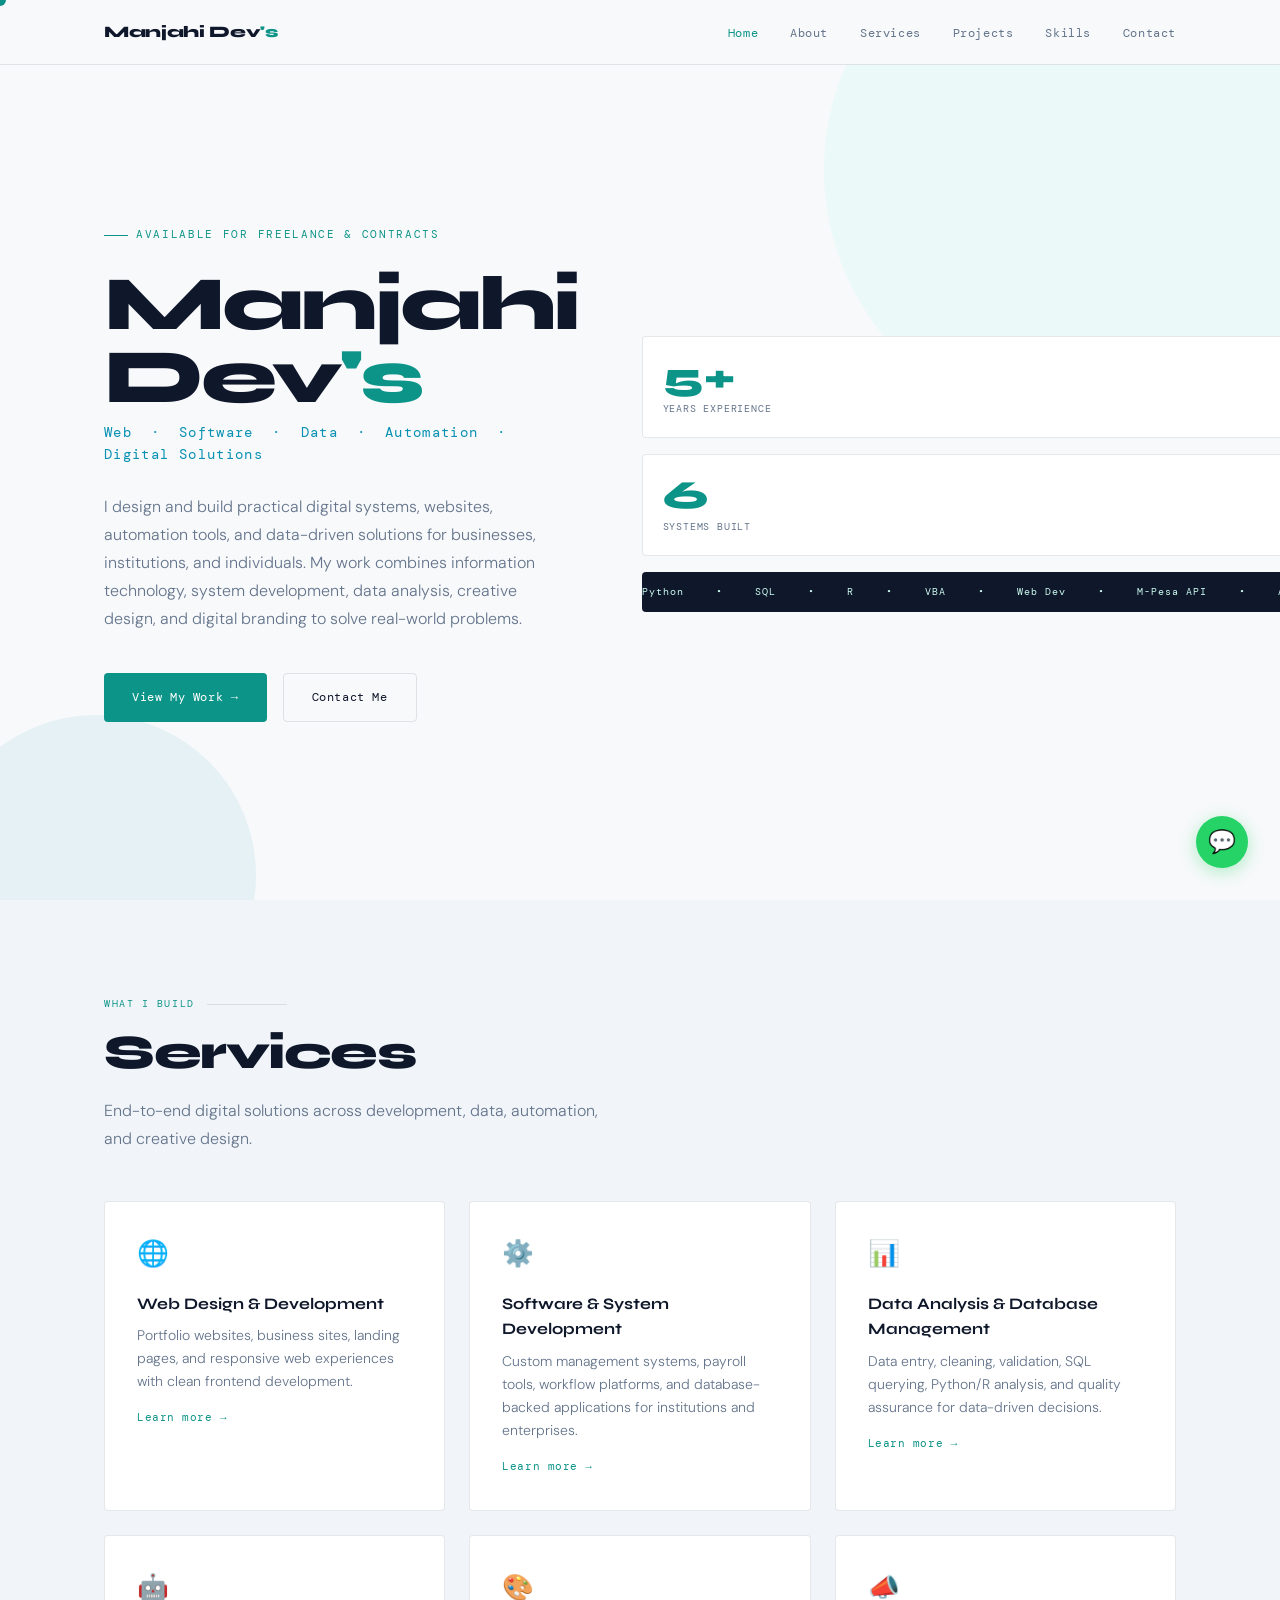
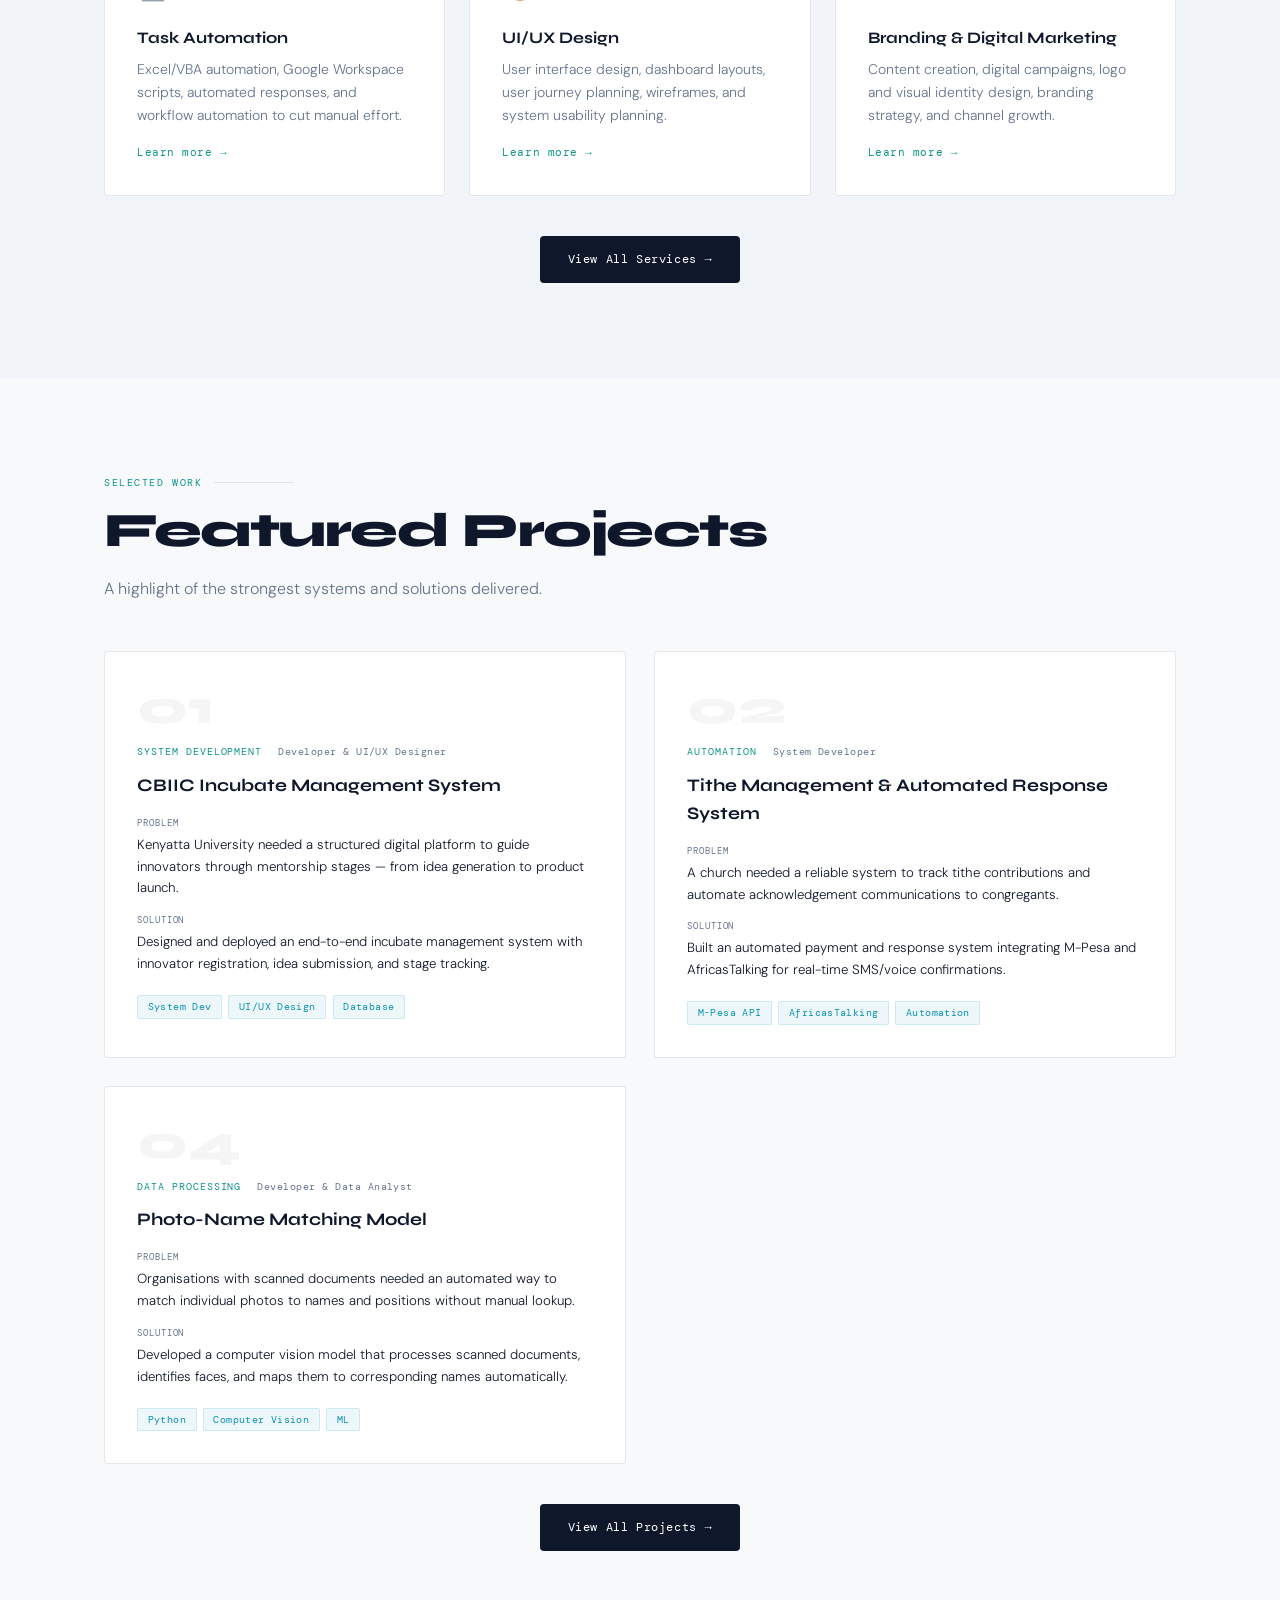
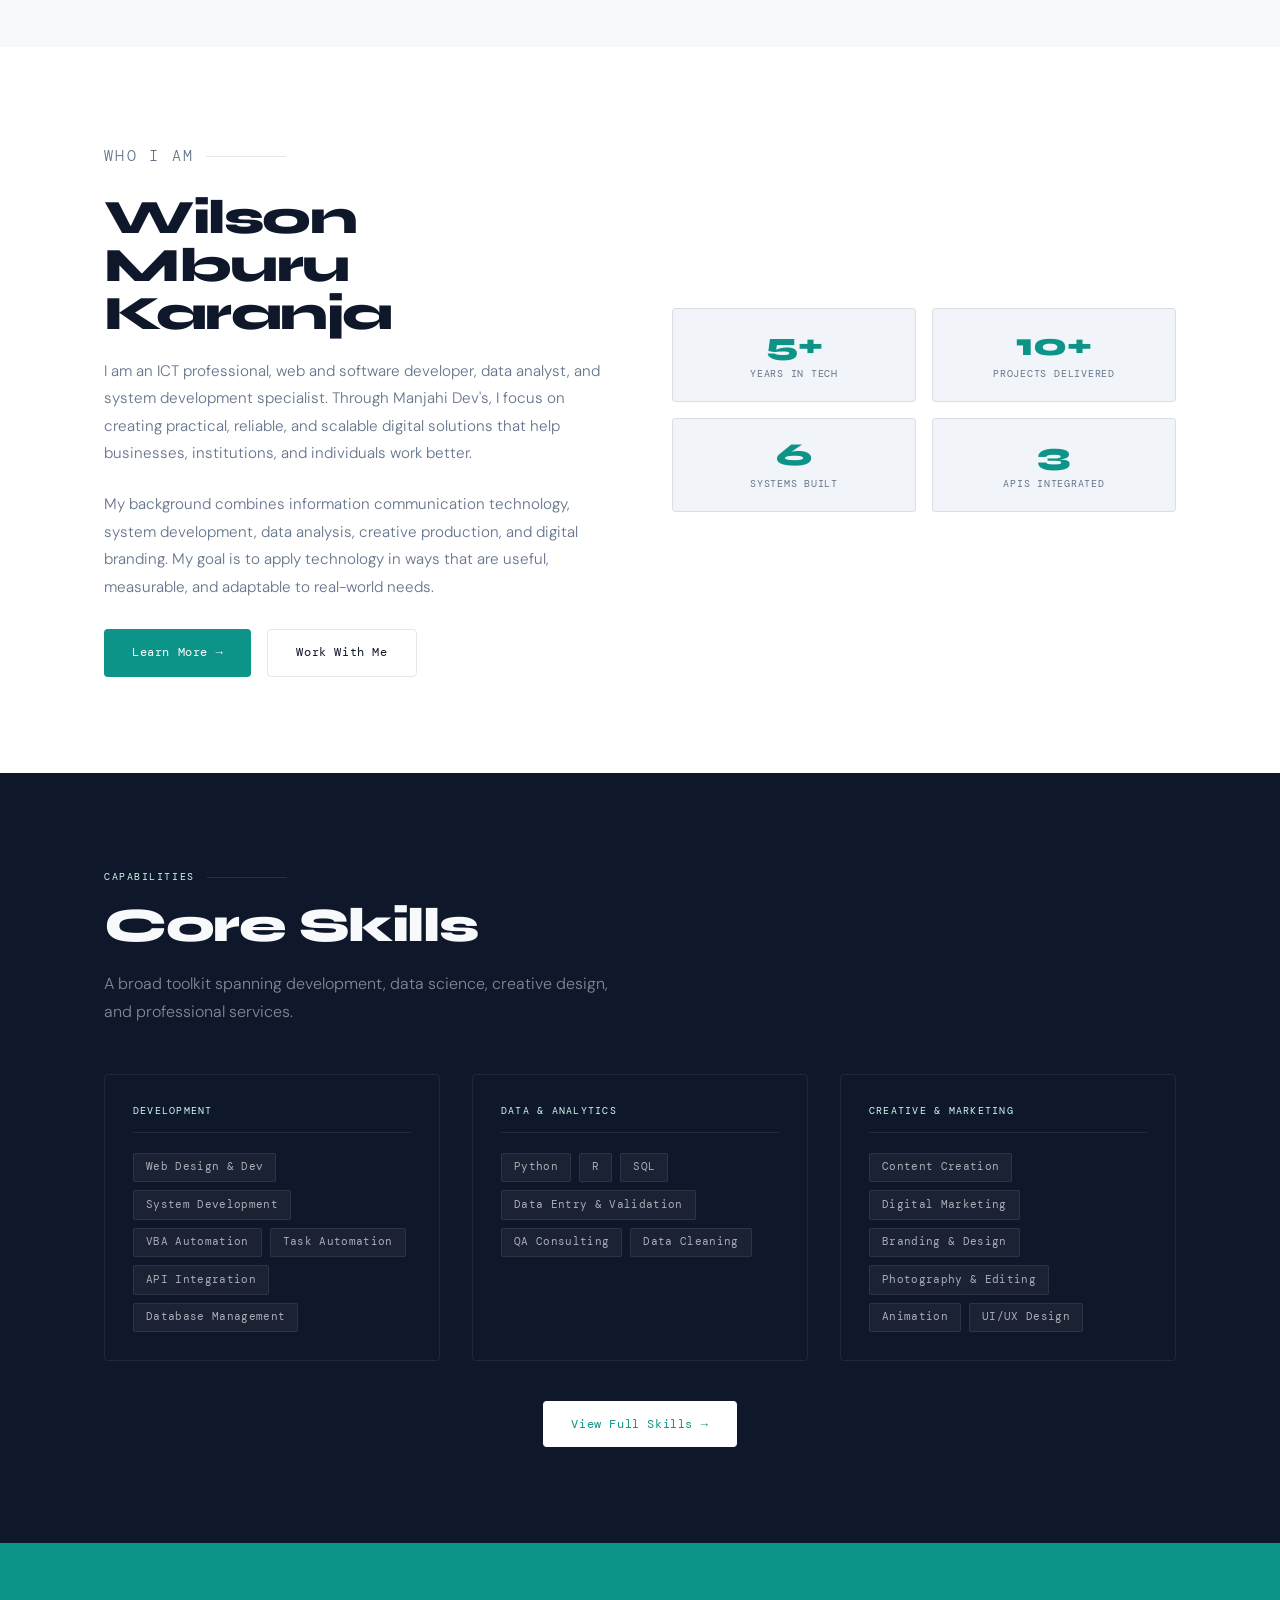
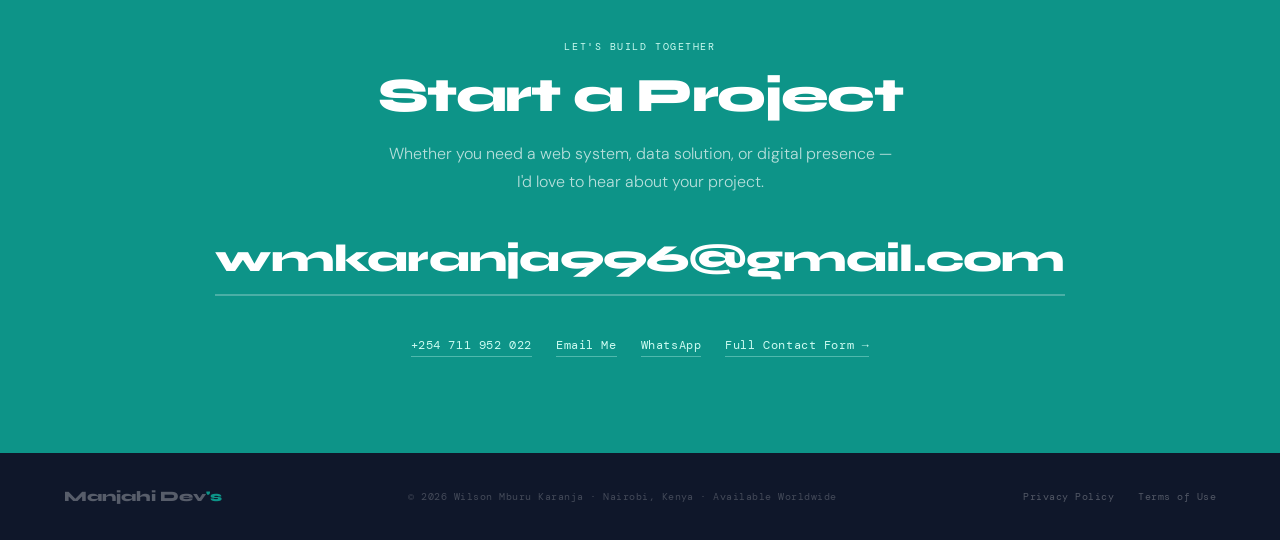
==== index.html @ 96e7ddf7 "this is a portfolio website(main) for Manjahi devs built from single HTML file to complete 10-page s" ====
<!DOCTYPE html>
<html lang="en">
<head>
  <meta charset="UTF-8" />
  <meta name="viewport" content="width=device-width, initial-scale=1.0" />
  <title>Manjahi Dev's | Web, Software, Data &amp; Digital Solutions</title>
  <meta name="description" content="Manjahi Dev's is the portfolio of Wilson Mburu Karanja — ICT professional offering web development, software systems, data analysis, automation, and digital branding solutions in Nairobi, Kenya." />
  <meta property="og:title" content="Manjahi Dev's | Web, Software, Data & Digital Solutions" />
  <meta property="og:description" content="Practical digital systems, websites, automation tools, and data-driven solutions for businesses and institutions." />
  <meta property="og:type" content="website" />
  <link rel="preconnect" href="https://fonts.googleapis.com" />
  <link rel="preconnect" href="https://fonts.gstatic.com" crossorigin />
  <link href="https://fonts.googleapis.com/css2?family=Syne:wght@400;500;600;700;800&family=DM+Mono:ital,wght@0,300;0,400;1,300&family=DM+Sans:wght@300;400;500&display=swap" rel="stylesheet" />
  <link rel="stylesheet" href="styles.css" />
</head>
<body>
<div class="cursor" id="cursor"></div>

<!-- ─── Nav ─── -->
<nav id="nav">
  <div class="nav-inner">
    <a href="index.html" class="nav-logo">Manjahi Dev<span>'s</span></a>
    <ul class="nav-links">
      <li><a href="index.html" class="active">Home</a></li>
      <li><a href="about.html">About</a></li>
      <li><a href="services.html">Services</a></li>
      <li><a href="projects.html">Projects</a></li>
      <li><a href="skills.html">Skills</a></li>
      <li><a href="contact.html">Contact</a></li>
    </ul>
    <button class="nav-hamburger" id="hamburger" aria-label="Toggle menu" aria-expanded="false">
      <span></span><span></span><span></span>
    </button>
  </div>
  <div class="nav-mobile" id="mobileNav">
    <a href="index.html">Home</a>
    <a href="about.html">About</a>
    <a href="services.html">Services</a>
    <a href="projects.html">Projects</a>
    <a href="skills.html">Skills</a>
    <a href="contact.html">Contact</a>
  </div>
</nav>

<!-- ─── Hero ─── -->
<section class="hero">
  <div class="hero-grid">
    <div class="hero-text">
      <p class="hero-tag">Available for freelance &amp; contracts</p>
      <h1>Manjahi<br>Dev<span class="brand-apos">'s</span></h1>
      <p class="hero-tagline">Web &nbsp;·&nbsp; Software &nbsp;·&nbsp; Data &nbsp;·&nbsp; Automation &nbsp;·&nbsp; Digital Solutions</p>
      <p class="hero-desc">
        I design and build practical digital systems, websites, automation tools, and
        data-driven solutions for businesses, institutions, and individuals. My work
        combines information technology, system development, data analysis, creative
        design, and digital branding to solve real-world problems.
      </p>
      <div class="hero-btns">
        <a href="projects.html" class="btn btn-primary">View My Work →</a>
        <a href="contact.html" class="btn btn-outline">Contact Me</a>
      </div>
    </div>

    <div class="hero-visual">
      <div class="stat-cards">
        <div class="stat-card">
          <div class="num">5+</div>
          <div class="lbl">Years experience</div>
        </div>
        <div class="stat-card">
          <div class="num">10+</div>
          <div class="lbl">Projects shipped</div>
        </div>
        <div class="stat-card">
          <div class="num">6</div>
          <div class="lbl">Systems built</div>
        </div>
        <div class="stat-card">
          <div class="num">2.5k</div>
          <div class="lbl">Weekly views driven</div>
        </div>
      </div>
      <div class="tech-scroll">
        <div class="tech-track" id="techTrack">
          <span class="tech-item">Python</span><span class="tech-item">•</span>
          <span class="tech-item">SQL</span><span class="tech-item">•</span>
          <span class="tech-item">R</span><span class="tech-item">•</span>
          <span class="tech-item">VBA</span><span class="tech-item">•</span>
          <span class="tech-item">Web Dev</span><span class="tech-item">•</span>
          <span class="tech-item">M-Pesa API</span><span class="tech-item">•</span>
          <span class="tech-item">AfricasTalking</span><span class="tech-item">•</span>
          <span class="tech-item">Data Analysis</span><span class="tech-item">•</span>
          <span class="tech-item">UI/UX Design</span><span class="tech-item">•</span>
          <span class="tech-item">Digital Marketing</span><span class="tech-item">•</span>
          <!-- duplicate for seamless loop -->
          <span class="tech-item">Python</span><span class="tech-item">•</span>
          <span class="tech-item">SQL</span><span class="tech-item">•</span>
          <span class="tech-item">R</span><span class="tech-item">•</span>
          <span class="tech-item">VBA</span><span class="tech-item">•</span>
          <span class="tech-item">Web Dev</span><span class="tech-item">•</span>
          <span class="tech-item">M-Pesa API</span><span class="tech-item">•</span>
          <span class="tech-item">AfricasTalking</span><span class="tech-item">•</span>
          <span class="tech-item">Data Analysis</span><span class="tech-item">•</span>
          <span class="tech-item">UI/UX Design</span><span class="tech-item">•</span>
          <span class="tech-item">Digital Marketing</span><span class="tech-item">•</span>
        </div>
      </div>
    </div>
  </div>
</section>

<!-- ─── Services Preview ─── -->
<section class="services-preview">
  <div class="section-inner">
    <p class="section-label">What I build</p>
    <h2 class="section-title">Services</h2>
    <p class="section-sub">End-to-end digital solutions across development, data, automation, and creative design.</p>
    <div class="services-grid">
      <div class="service-card fade-up">
        <span class="service-icon">🌐</span>
        <h3>Web Design &amp; Development</h3>
        <p>Portfolio websites, business sites, landing pages, and responsive web experiences with clean frontend development.</p>
        <a href="services.html#web" class="card-link">Learn more →</a>
      </div>
      <div class="service-card fade-up">
        <span class="service-icon">⚙️</span>
        <h3>Software &amp; System Development</h3>
        <p>Custom management systems, payroll tools, workflow platforms, and database-backed applications for institutions and enterprises.</p>
        <a href="services.html#systems" class="card-link">Learn more →</a>
      </div>
      <div class="service-card fade-up">
        <span class="service-icon">📊</span>
        <h3>Data Analysis &amp; Database Management</h3>
        <p>Data entry, cleaning, validation, SQL querying, Python/R analysis, and quality assurance for data-driven decisions.</p>
        <a href="services.html#data" class="card-link">Learn more →</a>
      </div>
      <div class="service-card fade-up">
        <span class="service-icon">🤖</span>
        <h3>Task Automation</h3>
        <p>Excel/VBA automation, Google Workspace scripts, automated responses, and workflow automation to cut manual effort.</p>
        <a href="services.html#automation" class="card-link">Learn more →</a>
      </div>
      <div class="service-card fade-up">
        <span class="service-icon">🎨</span>
        <h3>UI/UX Design</h3>
        <p>User interface design, dashboard layouts, user journey planning, wireframes, and system usability planning.</p>
        <a href="services.html#uiux" class="card-link">Learn more →</a>
      </div>
      <div class="service-card fade-up">
        <span class="service-icon">📣</span>
        <h3>Branding &amp; Digital Marketing</h3>
        <p>Content creation, digital campaigns, logo and visual identity design, branding strategy, and channel growth.</p>
        <a href="services.html#branding" class="card-link">Learn more →</a>
      </div>
    </div>
    <div style="margin-top:2.5rem;text-align:center;">
      <a href="services.html" class="btn btn-dark">View All Services →</a>
    </div>
  </div>
</section>

<!-- ─── Featured Projects ─── -->
<section style="background:var(--bg);">
  <div class="section-inner">
    <p class="section-label">Selected work</p>
    <h2 class="section-title">Featured Projects</h2>
    <p class="section-sub">A highlight of the strongest systems and solutions delivered.</p>
    <div class="projects-grid">
      <div class="project-card fade-up">
        <div class="project-num">01</div>
        <div class="project-meta">
          <span class="project-category">System Development</span>
          <span class="project-role">Developer &amp; UI/UX Designer</span>
        </div>
        <p class="project-title">CBIIC Incubate Management System</p>
        <div class="project-detail">
          <p class="project-detail-label">Problem</p>
          <p class="project-detail-text">Kenyatta University needed a structured digital platform to guide innovators through mentorship stages — from idea generation to product launch.</p>
        </div>
        <div class="project-detail">
          <p class="project-detail-label">Solution</p>
          <p class="project-detail-text">Designed and deployed an end-to-end incubate management system with innovator registration, idea submission, and stage tracking.</p>
        </div>
        <div class="project-tags">
          <span class="project-tag">System Dev</span>
          <span class="project-tag">UI/UX Design</span>
          <span class="project-tag">Database</span>
        </div>
      </div>
      <div class="project-card fade-up">
        <div class="project-num">02</div>
        <div class="project-meta">
          <span class="project-category">Automation</span>
          <span class="project-role">System Developer</span>
        </div>
        <p class="project-title">Tithe Management &amp; Automated Response System</p>
        <div class="project-detail">
          <p class="project-detail-label">Problem</p>
          <p class="project-detail-text">A church needed a reliable system to track tithe contributions and automate acknowledgement communications to congregants.</p>
        </div>
        <div class="project-detail">
          <p class="project-detail-label">Solution</p>
          <p class="project-detail-text">Built an automated payment and response system integrating M-Pesa and AfricasTalking for real-time SMS/voice confirmations.</p>
        </div>
        <div class="project-tags">
          <span class="project-tag">M-Pesa API</span>
          <span class="project-tag">AfricasTalking</span>
          <span class="project-tag">Automation</span>
        </div>
      </div>
      <div class="project-card fade-up">
        <div class="project-num">04</div>
        <div class="project-meta">
          <span class="project-category">Data Processing</span>
          <span class="project-role">Developer &amp; Data Analyst</span>
        </div>
        <p class="project-title">Photo-Name Matching Model</p>
        <div class="project-detail">
          <p class="project-detail-label">Problem</p>
          <p class="project-detail-text">Organisations with scanned documents needed an automated way to match individual photos to names and positions without manual lookup.</p>
        </div>
        <div class="project-detail">
          <p class="project-detail-label">Solution</p>
          <p class="project-detail-text">Developed a computer vision model that processes scanned documents, identifies faces, and maps them to corresponding names automatically.</p>
        </div>
        <div class="project-tags">
          <span class="project-tag">Python</span>
          <span class="project-tag">Computer Vision</span>
          <span class="project-tag">ML</span>
        </div>
      </div>
    </div>
    <div style="margin-top:2.5rem;text-align:center;">
      <a href="projects.html" class="btn btn-dark">View All Projects →</a>
    </div>
  </div>
</section>

<!-- ─── About Preview ─── -->
<section class="about-preview">
  <div class="section-inner">
    <div class="about-preview-grid">
      <div class="about-preview-text fade-up">
        <p class="section-label">Who I am</p>
        <h2 class="section-title">Wilson Mburu Karanja</h2>
        <p>I am an ICT professional, web and software developer, data analyst, and system development specialist. Through Manjahi Dev's, I focus on creating practical, reliable, and scalable digital solutions that help businesses, institutions, and individuals work better.</p>
        <p>My background combines information communication technology, system development, data analysis, creative production, and digital branding. My goal is to apply technology in ways that are useful, measurable, and adaptable to real-world needs.</p>
        <div style="margin-top:1.75rem;display:flex;gap:1rem;flex-wrap:wrap;">
          <a href="about.html" class="btn btn-primary">Learn More →</a>
          <a href="contact.html" class="btn btn-outline">Work With Me</a>
        </div>
      </div>
      <div class="about-stats fade-up">
        <div class="about-stat">
          <div class="num">5+</div>
          <div class="lbl">Years in Tech</div>
        </div>
        <div class="about-stat">
          <div class="num">10+</div>
          <div class="lbl">Projects Delivered</div>
        </div>
        <div class="about-stat">
          <div class="num">6</div>
          <div class="lbl">Systems Built</div>
        </div>
        <div class="about-stat">
          <div class="num">3</div>
          <div class="lbl">APIs Integrated</div>
        </div>
      </div>
    </div>
  </div>
</section>

<!-- ─── Skills Snapshot ─── -->
<section class="skills-dark">
  <div class="section-inner">
    <p class="section-label">Capabilities</p>
    <h2 class="section-title">Core Skills</h2>
    <p class="section-sub">A broad toolkit spanning development, data science, creative design, and professional services.</p>
    <div class="skills-layout">
      <div class="skill-group fade-up">
        <p class="skill-group-title">Development</p>
        <div class="skill-tags">
          <span class="skill-tag">Web Design &amp; Dev</span>
          <span class="skill-tag">System Development</span>
          <span class="skill-tag">VBA Automation</span>
          <span class="skill-tag">Task Automation</span>
          <span class="skill-tag">API Integration</span>
          <span class="skill-tag">Database Management</span>
        </div>
      </div>
      <div class="skill-group fade-up">
        <p class="skill-group-title">Data &amp; Analytics</p>
        <div class="skill-tags">
          <span class="skill-tag">Python</span>
          <span class="skill-tag">R</span>
          <span class="skill-tag">SQL</span>
          <span class="skill-tag">Data Entry &amp; Validation</span>
          <span class="skill-tag">QA Consulting</span>
          <span class="skill-tag">Data Cleaning</span>
        </div>
      </div>
      <div class="skill-group fade-up">
        <p class="skill-group-title">Creative &amp; Marketing</p>
        <div class="skill-tags">
          <span class="skill-tag">Content Creation</span>
          <span class="skill-tag">Digital Marketing</span>
          <span class="skill-tag">Branding &amp; Design</span>
          <span class="skill-tag">Photography &amp; Editing</span>
          <span class="skill-tag">Animation</span>
          <span class="skill-tag">UI/UX Design</span>
        </div>
      </div>
    </div>
    <div style="margin-top:2.5rem;text-align:center;">
      <a href="skills.html" class="btn btn-white">View Full Skills →</a>
    </div>
  </div>
</section>

<!-- ─── Contact CTA ─── -->
<section class="contact-cta">
  <div class="section-inner">
    <p class="section-label">Let's build together</p>
    <h2 class="section-title">Start a Project</h2>
    <p class="section-sub">Whether you need a web system, data solution, or digital presence — I'd love to hear about your project.</p>
    <a class="contact-email-link" href="mailto:wmkaranja996@gmail.com">wmkaranja996@gmail.com</a>
    <div class="contact-quick-links">
      <a class="contact-quick-link" href="tel:+254711952022">+254 711 952 022</a>
      <a class="contact-quick-link" href="mailto:wmkaranja996@gmail.com">Email Me</a>
      <a class="contact-quick-link" href="https://wa.me/254711952022" target="_blank" rel="noopener">WhatsApp</a>
      <a class="contact-quick-link" href="contact.html">Full Contact Form →</a>
    </div>
  </div>
</section>

<!-- ─── Footer ─── -->
<footer>
  <span class="footer-logo">Manjahi Dev<span>'s</span></span>
  <span class="footer-copy">© 2026 Wilson Mburu Karanja · Nairobi, Kenya · Available Worldwide</span>
  <div class="footer-links">
    <a href="privacy-policy.html">Privacy Policy</a>
    <a href="terms.html">Terms of Use</a>
  </div>
</footer>

<!-- WhatsApp float -->
<a href="https://wa.me/254711952022" class="whatsapp-float" target="_blank" rel="noopener" aria-label="Chat on WhatsApp" title="Chat on WhatsApp">💬</a>

<script src="script.js"></script>
</body>
</html>
---- styles.css ----
/* MANJAHI DEV'S — Global Stylesheet
   ───────────────────────────────────── */

*, *::before, *::after { box-sizing: border-box; margin: 0; padding: 0; }

:root {
  --bg:          #f8f9fb;
  --bg-alt:      #f1f5f9;
  --dark:        #0f172a;
  --navy:        #1e293b;
  --teal:        #0d9488;
  --teal-h:      #0f766e;
  --teal-2:      #0891b2;
  --teal-light:  #ccfbf1;
  --ink:         #0f172a;
  --muted:       #64748b;
  --border:      rgba(15,23,42,.1);
  --card:        #ffffff;
  --display:     'Syne', sans-serif;
  --body:        'DM Sans', sans-serif;
  --mono:        'DM Mono', monospace;
  --radius:      4px;
  --max-w:       1200px;
  --pad:         clamp(1.25rem, 5vw, 4rem);
}

html { scroll-behavior: smooth; }

body {
  font-family: var(--body);
  background: var(--bg);
  color: var(--ink);
  overflow-x: hidden;
  cursor: none;
  font-size: 16px;
  line-height: 1.6;
}

img { max-width: 100%; display: block; }
a { text-decoration: none; color: inherit; }
ul { list-style: none; }

.container {
  max-width: var(--max-w);
  margin: 0 auto;
  padding: 0 var(--pad);
}

/* ─── Custom cursor ─── */
.cursor {
  position: fixed;
  width: 12px; height: 12px;
  background: var(--teal);
  border-radius: 50%;
  pointer-events: none;
  z-index: 9999;
  transform: translate(-50%,-50%);
  transition: transform .1s, width .2s, height .2s, background .2s;
  mix-blend-mode: multiply;
}
.cursor.big { width: 48px; height: 48px; background: var(--teal-light); }

/* ─── Navigation ─── */
nav {
  position: fixed; top: 0; left: 0; right: 0;
  z-index: 100;
  background: rgba(248,249,251,.93);
  backdrop-filter: blur(12px);
  border-bottom: 1px solid var(--border);
}
.nav-inner {
  max-width: var(--max-w);
  margin: 0 auto;
  padding: 0 var(--pad);
  height: 64px;
  display: flex;
  align-items: center;
  justify-content: space-between;
}
.nav-logo {
  font-family: var(--display);
  font-weight: 800;
  font-size: 1rem;
  color: var(--dark);
  letter-spacing: -.02em;
  cursor: none;
}
.nav-logo span { color: var(--teal); }
.nav-links { display: flex; gap: 2rem; }
.nav-links a {
  font-family: var(--mono);
  font-size: .73rem;
  color: var(--muted);
  letter-spacing: .05em;
  transition: color .2s;
  cursor: none;
}
.nav-links a:hover,
.nav-links a.active { color: var(--teal); }

.nav-hamburger {
  display: none;
  flex-direction: column;
  gap: 5px;
  cursor: none;
  background: none;
  border: none;
  padding: 4px;
}
.nav-hamburger span {
  display: block;
  width: 22px; height: 2px;
  background: var(--ink);
  border-radius: 2px;
  transition: all .25s;
}
.nav-mobile {
  display: none;
  flex-direction: column;
  background: var(--bg);
  border-bottom: 1px solid var(--border);
  padding: 1rem var(--pad) 1.5rem;
}
.nav-mobile.open { display: flex; }
.nav-mobile a {
  font-family: var(--mono);
  font-size: .8rem;
  color: var(--muted);
  padding: .6rem 0;
  border-bottom: 1px solid var(--border);
  letter-spacing: .05em;
  transition: color .2s;
}
.nav-mobile a:last-child { border-bottom: none; }
.nav-mobile a:hover,
.nav-mobile a.active { color: var(--teal); }

/* ─── Buttons ─── */
.btn {
  display: inline-flex;
  align-items: center;
  gap: .5rem;
  padding: .85rem 1.75rem;
  font-family: var(--mono);
  font-size: .75rem;
  letter-spacing: .05em;
  border-radius: var(--radius);
  transition: all .2s;
  cursor: none;
  border: none;
  font-weight: 400;
}
.btn-primary { background: var(--teal); color: #fff; }
.btn-primary:hover { background: var(--teal-h); transform: translateY(-2px); }
.btn-outline { background: transparent; color: var(--ink); border: 1px solid var(--border); }
.btn-outline:hover { border-color: var(--teal); color: var(--teal); transform: translateY(-2px); }
.btn-dark { background: var(--dark); color: #fff; }
.btn-dark:hover { background: var(--navy); transform: translateY(-2px); }
.btn-white { background: #fff; color: var(--teal); }
.btn-white:hover { background: var(--teal-light); transform: translateY(-2px); }
.btn-whatsapp { background: #25d366; color: #fff; }
.btn-whatsapp:hover { background: #1fba59; transform: translateY(-2px); }
.btn-full { width: 100%; justify-content: center; }

/* ─── Section commons ─── */
section { padding: 6rem 0; }
.section-inner {
  max-width: var(--max-w);
  margin: 0 auto;
  padding: 0 var(--pad);
}
.section-label {
  font-family: var(--mono);
  font-size: .65rem;
  color: var(--teal);
  letter-spacing: .15em;
  text-transform: uppercase;
  margin-bottom: 1rem;
  display: flex;
  align-items: center;
  gap: .75rem;
}
.section-label::after {
  content: '';
  flex: 1;
  height: 1px;
  background: var(--border);
  max-width: 80px;
}
.section-title {
  font-family: var(--display);
  font-size: clamp(2rem, 4vw, 3rem);
  font-weight: 800;
  letter-spacing: -.03em;
  line-height: 1;
  margin-bottom: 1.25rem;
  color: var(--ink);
}
.section-sub {
  font-size: 1rem;
  color: var(--muted);
  line-height: 1.75;
  font-weight: 300;
  max-width: 520px;
  margin-bottom: 3rem;
}

/* ─── Page hero (inner pages) ─── */
.page-hero {
  background: var(--dark);
  padding: 8rem 0 5rem;
  color: #fff;
}
.page-hero .section-label { color: var(--teal-light); }
.page-hero .section-label::after { background: rgba(255,255,255,.1); }
.page-hero .section-title { color: #fff; }
.page-hero .section-sub { color: rgba(255,255,255,.55); max-width: 560px; }

/* ─── Homepage Hero ─── */
.hero {
  min-height: 100vh;
  display: flex;
  align-items: center;
  padding: 7rem 0 4rem;
  position: relative;
  overflow: hidden;
}
.hero::before {
  content: '';
  position: absolute;
  top: -10%; right: -5%;
  width: 520px; height: 520px;
  border-radius: 50%;
  background: var(--teal-light);
  opacity: .3;
  z-index: 0;
}
.hero::after {
  content: '';
  position: absolute;
  bottom: -15%; left: -5%;
  width: 320px; height: 320px;
  border-radius: 50%;
  background: rgba(8,145,178,.08);
  z-index: 0;
}
.hero-grid {
  max-width: var(--max-w);
  margin: 0 auto;
  padding: 0 var(--pad);
  display: grid;
  grid-template-columns: 1.1fr 0.9fr;
  gap: 4rem;
  align-items: center;
  position: relative;
  z-index: 1;
}
.hero-tag {
  font-family: var(--mono);
  font-size: .7rem;
  letter-spacing: .15em;
  color: var(--teal);
  text-transform: uppercase;
  margin-bottom: 1.5rem;
  display: flex;
  align-items: center;
  gap: .5rem;
}
.hero-tag::before {
  content: '';
  display: inline-block;
  width: 24px; height: 1px;
  background: var(--teal);
}
.hero h1 {
  font-family: var(--display);
  font-size: clamp(3.5rem, 6vw, 5.5rem);
  font-weight: 800;
  line-height: .95;
  letter-spacing: -.04em;
  color: var(--ink);
  margin-bottom: .5rem;
}
.hero h1 .brand-apos { color: var(--teal); }
.hero-tagline {
  font-family: var(--mono);
  font-size: clamp(.72rem, 1.1vw, .85rem);
  color: var(--teal-2);
  letter-spacing: .1em;
  margin-bottom: 1.75rem;
}
.hero-desc {
  font-size: 1rem;
  color: var(--muted);
  line-height: 1.75;
  max-width: 460px;
  margin-bottom: 2.5rem;
  font-weight: 300;
}
.hero-btns { display: flex; gap: 1rem; flex-wrap: wrap; }

/* Hero visual */
.hero-visual { display: flex; flex-direction: column; gap: 1rem; }
.stat-cards { display: grid; grid-template-columns: 1fr 1fr; gap: 1rem; }
.stat-card {
  background: var(--card);
  border: 1px solid var(--border);
  border-radius: var(--radius);
  padding: 1.25rem;
}
.stat-card .num {
  font-family: var(--display);
  font-size: 2.5rem;
  font-weight: 800;
  color: var(--teal);
  line-height: 1;
}
.stat-card .lbl {
  font-family: var(--mono);
  font-size: .63rem;
  color: var(--muted);
  letter-spacing: .08em;
  text-transform: uppercase;
  margin-top: .25rem;
}
.tech-scroll {
  background: var(--dark);
  padding: .75rem 0;
  overflow: hidden;
  border-radius: var(--radius);
}
.tech-track {
  display: flex;
  gap: 2rem;
  animation: scrollTicker 22s linear infinite;
  white-space: nowrap;
}
.tech-item {
  font-family: var(--mono);
  font-size: .63rem;
  color: var(--teal-light);
  letter-spacing: .1em;
  flex-shrink: 0;
}
@keyframes scrollTicker {
  from { transform: translateX(0); }
  to   { transform: translateX(-50%); }
}

/* ─── Services Preview (homepage) ─── */
.services-preview { background: var(--bg-alt); }
.services-grid {
  display: grid;
  grid-template-columns: repeat(auto-fit, minmax(280px, 1fr));
  gap: 1.5rem;
}
.service-card {
  background: var(--card);
  border: 1px solid var(--border);
  border-radius: var(--radius);
  padding: 2rem;
  transition: transform .25s, box-shadow .25s;
  position: relative;
  overflow: hidden;
}
.service-card::after {
  content: '';
  position: absolute;
  bottom: 0; left: 0; right: 0;
  height: 3px;
  background: var(--teal);
  transform: scaleX(0);
  transform-origin: left;
  transition: transform .3s;
}
.service-card:hover { transform: translateY(-4px); box-shadow: 0 16px 40px rgba(0,0,0,.07); }
.service-card:hover::after { transform: scaleX(1); }
.service-icon { font-size: 1.6rem; margin-bottom: 1rem; display: block; }
.service-card h3 {
  font-family: var(--display);
  font-size: 1rem;
  font-weight: 700;
  color: var(--ink);
  margin-bottom: .5rem;
}
.service-card p {
  font-size: .875rem;
  color: var(--muted);
  line-height: 1.65;
  font-weight: 300;
}
.card-link {
  display: inline-flex;
  align-items: center;
  gap: .35rem;
  font-family: var(--mono);
  font-size: .68rem;
  color: var(--teal);
  letter-spacing: .05em;
  margin-top: 1rem;
  transition: gap .2s;
}
.service-card:hover .card-link { gap: .6rem; }

/* ─── Services full page ─── */
.service-block {
  padding: 3.5rem 0;
  border-bottom: 1px solid var(--border);
}
.service-block:last-child { border-bottom: none; }
.service-block-grid {
  display: grid;
  grid-template-columns: 260px 1fr;
  gap: 4rem;
  align-items: start;
}
.service-block-meta { position: sticky; top: 80px; }
.service-block-num {
  font-family: var(--display);
  font-size: 4rem;
  font-weight: 800;
  color: rgba(15,23,42,.05);
  line-height: 1;
  margin-bottom: .5rem;
}
.service-block-tag {
  font-family: var(--mono);
  font-size: .62rem;
  color: var(--teal);
  letter-spacing: .12em;
  text-transform: uppercase;
  margin-bottom: .5rem;
}
.service-block-title {
  font-family: var(--display);
  font-size: 1.4rem;
  font-weight: 800;
  letter-spacing: -.02em;
  color: var(--ink);
}
.service-block-desc {
  font-size: .9rem;
  color: var(--muted);
  line-height: 1.75;
  font-weight: 300;
  margin-bottom: 1.5rem;
}
.features-grid {
  display: grid;
  grid-template-columns: 1fr 1fr;
  gap: .5rem;
}
.feature-pill {
  font-family: var(--mono);
  font-size: .68rem;
  color: var(--teal-2);
  background: rgba(8,145,178,.07);
  border: 1px solid rgba(8,145,178,.15);
  padding: .45rem .85rem;
  border-radius: 2px;
  letter-spacing: .03em;
}

/* ─── About preview (homepage) ─── */
.about-preview { background: var(--card); }
.about-preview-grid {
  display: grid;
  grid-template-columns: 1fr 1fr;
  gap: 4rem;
  align-items: center;
}
.about-preview-text p {
  font-size: .95rem;
  color: var(--muted);
  line-height: 1.8;
  font-weight: 300;
  margin-bottom: 1.5rem;
}
.about-stats {
  display: grid;
  grid-template-columns: 1fr 1fr;
  gap: 1rem;
}
.about-stat {
  background: var(--bg-alt);
  border: 1px solid var(--border);
  border-radius: var(--radius);
  padding: 1.25rem;
  text-align: center;
}
.about-stat .num {
  font-family: var(--display);
  font-size: 2rem;
  font-weight: 800;
  color: var(--teal);
  line-height: 1;
}
.about-stat .lbl {
  font-family: var(--mono);
  font-size: .6rem;
  color: var(--muted);
  letter-spacing: .08em;
  text-transform: uppercase;
  margin-top: .3rem;
}

/* ─── About full page ─── */
.about-section { padding: 6rem 0; }
.about-section:nth-child(even) { background: var(--bg-alt); }
.about-block-title {
  font-family: var(--display);
  font-size: 1.5rem;
  font-weight: 800;
  letter-spacing: -.02em;
  color: var(--ink);
  margin-bottom: 1rem;
}
.about-body {
  font-size: .95rem;
  color: var(--muted);
  line-height: 1.85;
  font-weight: 300;
  max-width: 680px;
}
.values-grid {
  display: grid;
  grid-template-columns: repeat(auto-fit, minmax(220px, 1fr));
  gap: 1rem;
  margin-top: 2rem;
}
.value-card {
  background: var(--card);
  border: 1px solid var(--border);
  border-left: 3px solid var(--teal);
  border-radius: var(--radius);
  padding: 1.25rem 1.5rem;
}
.value-card strong {
  display: block;
  font-family: var(--display);
  font-size: .9rem;
  font-weight: 700;
  color: var(--ink);
  margin-bottom: .3rem;
}
.value-card span {
  font-size: .8rem;
  color: var(--muted);
  font-weight: 300;
  line-height: 1.6;
}

/* ─── Projects ─── */
.projects-grid {
  display: grid;
  grid-template-columns: repeat(auto-fit, minmax(340px, 1fr));
  gap: 1.75rem;
}
.project-card {
  background: var(--card);
  border: 1px solid var(--border);
  border-radius: var(--radius);
  padding: 2rem;
  position: relative;
  overflow: hidden;
  transition: transform .25s, box-shadow .25s;
}
.project-card:hover { transform: translateY(-4px); box-shadow: 0 20px 50px rgba(0,0,0,.08); }
.project-card::after {
  content: '';
  position: absolute;
  bottom: 0; left: 0; right: 0;
  height: 3px;
  background: var(--teal);
  transform: scaleX(0);
  transform-origin: left;
  transition: transform .3s;
}
.project-card:hover::after { transform: scaleX(1); }
.project-num {
  font-family: var(--display);
  font-size: 3rem;
  font-weight: 800;
  color: rgba(0,0,0,.04);
  line-height: 1;
  margin-bottom: .75rem;
}
.project-meta {
  display: flex;
  gap: 1rem;
  margin-bottom: .75rem;
}
.project-category {
  font-family: var(--mono);
  font-size: .6rem;
  color: var(--teal);
  letter-spacing: .1em;
  text-transform: uppercase;
}
.project-role {
  font-family: var(--mono);
  font-size: .6rem;
  color: var(--muted);
  letter-spacing: .05em;
}
.project-title {
  font-family: var(--display);
  font-size: 1.1rem;
  font-weight: 700;
  color: var(--ink);
  margin-bottom: 1rem;
}
.project-detail { margin-bottom: .85rem; }
.project-detail-label {
  font-family: var(--mono);
  font-size: .58rem;
  color: var(--muted);
  letter-spacing: .1em;
  text-transform: uppercase;
  margin-bottom: .2rem;
}
.project-detail-text {
  font-size: .83rem;
  color: var(--ink);
  line-height: 1.65;
  font-weight: 300;
}
.project-tags { display: flex; flex-wrap: wrap; gap: .4rem; margin-top: 1.25rem; }
.project-tag {
  font-family: var(--mono);
  font-size: .6rem;
  color: var(--teal-2);
  background: rgba(8,145,178,.07);
  border: 1px solid rgba(8,145,178,.15);
  padding: .2rem .6rem;
  border-radius: 2px;
  letter-spacing: .04em;
}

/* ─── Skills ─── */
.skills-dark { background: var(--dark); color: #f8f9fb; }
.skills-dark .section-label { color: var(--teal-light); }
.skills-dark .section-label::after { background: rgba(255,255,255,.1); }
.skills-dark .section-title { color: #f8f9fb; }
.skills-dark .section-sub { color: rgba(248,249,251,.5); }

.skills-layout {
  display: grid;
  grid-template-columns: repeat(auto-fit, minmax(280px, 1fr));
  gap: 2rem;
}
.skill-group {
  border: 1px solid rgba(255,255,255,.07);
  border-radius: var(--radius);
  padding: 1.75rem;
}
.skill-group-title {
  font-family: var(--mono);
  font-size: .65rem;
  color: var(--teal-light);
  letter-spacing: .12em;
  text-transform: uppercase;
  margin-bottom: 1.25rem;
  padding-bottom: .75rem;
  border-bottom: 1px solid rgba(255,255,255,.08);
}
.skill-tags { display: flex; flex-wrap: wrap; gap: .5rem; }
.skill-tag {
  font-family: var(--mono);
  font-size: .7rem;
  color: rgba(248,249,251,.65);
  background: rgba(255,255,255,.05);
  border: 1px solid rgba(255,255,255,.08);
  padding: .3rem .75rem;
  border-radius: 2px;
  letter-spacing: .03em;
}

/* Skills page light sections */
.skills-light { background: var(--bg-alt); }
.skills-light .skill-group {
  background: var(--card);
  border-color: var(--border);
}
.skills-light .skill-group-title { color: var(--teal); border-color: var(--border); }
.skills-light .skill-tag {
  color: var(--ink);
  background: transparent;
  border-color: var(--border);
}

/* ─── Contact CTA section ─── */
.contact-cta { background: var(--teal); text-align: center; }
.contact-cta .section-label { color: var(--teal-light); justify-content: center; }
.contact-cta .section-label::after { display: none; }
.contact-cta .section-title { color: #fff; }
.contact-cta .section-sub { color: rgba(255,255,255,.7); margin: 0 auto 2rem; }
.contact-email-link {
  font-family: var(--display);
  font-size: clamp(1.5rem, 3vw, 2.5rem);
  font-weight: 800;
  color: #fff;
  letter-spacing: -.02em;
  border-bottom: 2px solid rgba(255,255,255,.25);
  padding-bottom: 4px;
  transition: border-color .2s;
  cursor: none;
  display: inline-block;
  margin-bottom: 2.5rem;
}
.contact-email-link:hover { border-color: #fff; }
.contact-quick-links { display: flex; justify-content: center; gap: 1.5rem; flex-wrap: wrap; }
.contact-quick-link {
  font-family: var(--mono);
  font-size: .73rem;
  color: var(--teal-light);
  letter-spacing: .05em;
  border-bottom: 1px solid rgba(204,251,241,.35);
  padding-bottom: 2px;
  transition: border-color .2s;
  cursor: none;
}
.contact-quick-link:hover { border-color: var(--teal-light); }

/* ─── Contact full page ─── */
.contact-layout {
  display: grid;
  grid-template-columns: 1fr 1.4fr;
  gap: 5rem;
  align-items: start;
}
.contact-info-title {
  font-family: var(--display);
  font-size: 1.2rem;
  font-weight: 700;
  color: var(--ink);
  margin-bottom: 1.75rem;
}
.contact-info-item {
  display: flex;
  gap: 1rem;
  margin-bottom: 1.5rem;
  align-items: flex-start;
}
.cii-icon { font-size: 1.1rem; margin-top: .1rem; flex-shrink: 0; }
.cii-label {
  font-family: var(--mono);
  font-size: .6rem;
  color: var(--muted);
  letter-spacing: .08em;
  text-transform: uppercase;
  margin-bottom: .15rem;
}
.cii-value { font-size: .9rem; color: var(--ink); }
.cii-value a { color: var(--teal); }
.contact-action-btns { display: flex; flex-direction: column; gap: .75rem; margin-top: 2.5rem; }

/* Contact form */
.form-group { margin-bottom: 1.25rem; }
.form-group label {
  display: block;
  font-family: var(--mono);
  font-size: .62rem;
  color: var(--muted);
  letter-spacing: .08em;
  text-transform: uppercase;
  margin-bottom: .4rem;
}
.form-group input,
.form-group select,
.form-group textarea {
  width: 100%;
  background: var(--card);
  border: 1px solid var(--border);
  border-radius: var(--radius);
  padding: .8rem 1rem;
  font-family: var(--body);
  font-size: .875rem;
  color: var(--ink);
  transition: border-color .2s, box-shadow .2s;
  outline: none;
  appearance: none;
}
.form-group input:focus,
.form-group select:focus,
.form-group textarea:focus {
  border-color: var(--teal);
  box-shadow: 0 0 0 3px rgba(13,148,136,.1);
}
.form-group textarea { resize: vertical; min-height: 120px; }
.form-row { display: grid; grid-template-columns: 1fr 1fr; gap: 1rem; }
.form-note {
  font-family: var(--mono);
  font-size: .62rem;
  color: var(--muted);
  letter-spacing: .04em;
  margin-top: 1rem;
}

/* ─── Footer ─── */
footer {
  background: var(--dark);
  padding: 2rem var(--pad);
  display: flex;
  justify-content: space-between;
  align-items: center;
  flex-wrap: wrap;
  gap: 1rem;
}
.footer-logo {
  font-family: var(--display);
  font-weight: 800;
  font-size: .9rem;
  color: rgba(255,255,255,.3);
}
.footer-logo span { color: var(--teal); }
.footer-copy {
  font-family: var(--mono);
  font-size: .62rem;
  color: rgba(255,255,255,.22);
  letter-spacing: .05em;
}
.footer-links { display: flex; gap: 1.5rem; }
.footer-links a {
  font-family: var(--mono);
  font-size: .62rem;
  color: rgba(255,255,255,.28);
  letter-spacing: .05em;
  transition: color .2s;
}
.footer-links a:hover { color: var(--teal); }

/* ─── Legal pages ─── */
.legal-content { max-width: 720px; }
.legal-content h2 {
  font-family: var(--display);
  font-size: 1.2rem;
  font-weight: 700;
  color: var(--ink);
  margin: 2.5rem 0 .75rem;
}
.legal-content p,
.legal-content li {
  font-size: .9rem;
  color: var(--muted);
  line-height: 1.8;
  font-weight: 300;
  margin-bottom: .75rem;
}
.legal-content ul { padding-left: 1.25rem; }
.legal-content ul li { list-style: disc; }
.legal-updated {
  font-family: var(--mono);
  font-size: .65rem;
  color: var(--teal);
  letter-spacing: .08em;
  margin-bottom: 2rem;
}

/* ─── WhatsApp float ─── */
.whatsapp-float {
  position: fixed;
  bottom: 2rem; right: 2rem;
  width: 52px; height: 52px;
  background: #25d366;
  border-radius: 50%;
  display: flex;
  align-items: center;
  justify-content: center;
  font-size: 1.4rem;
  z-index: 200;
  box-shadow: 0 4px 18px rgba(37,211,102,.35);
  transition: transform .2s, box-shadow .2s;
  cursor: none;
}
.whatsapp-float:hover {
  transform: scale(1.1);
  box-shadow: 0 8px 26px rgba(37,211,102,.5);
}

/* ─── Animations ─── */
.fade-up {
  opacity: 0;
  transform: translateY(24px);
  transition: opacity .6s, transform .6s;
}
.fade-up.visible { opacity: 1; transform: translateY(0); }

/* ─── Responsive ─── */
@media (max-width: 960px) {
  .hero-grid { grid-template-columns: 1fr; }
  .hero-visual { display: none; }
  .about-preview-grid { grid-template-columns: 1fr; }
  .contact-layout { grid-template-columns: 1fr; }
  .service-block-grid { grid-template-columns: 1fr; }
  .service-block-meta { position: static; }
}

@media (max-width: 768px) {
  .nav-links { display: none; }
  .nav-hamburger { display: flex; }
  section { padding: 4rem 0; }
  .hero { padding: 6rem 0 3rem; }
  .page-hero { padding: 6rem 0 4rem; }
  .form-row { grid-template-columns: 1fr; }
  .projects-grid { grid-template-columns: 1fr; }
  .features-grid { grid-template-columns: 1fr; }
  footer { flex-direction: column; text-align: center; }
  body { cursor: auto; }
  .cursor { display: none; }
  .btn { cursor: pointer; }
  .whatsapp-float { cursor: pointer; }
}
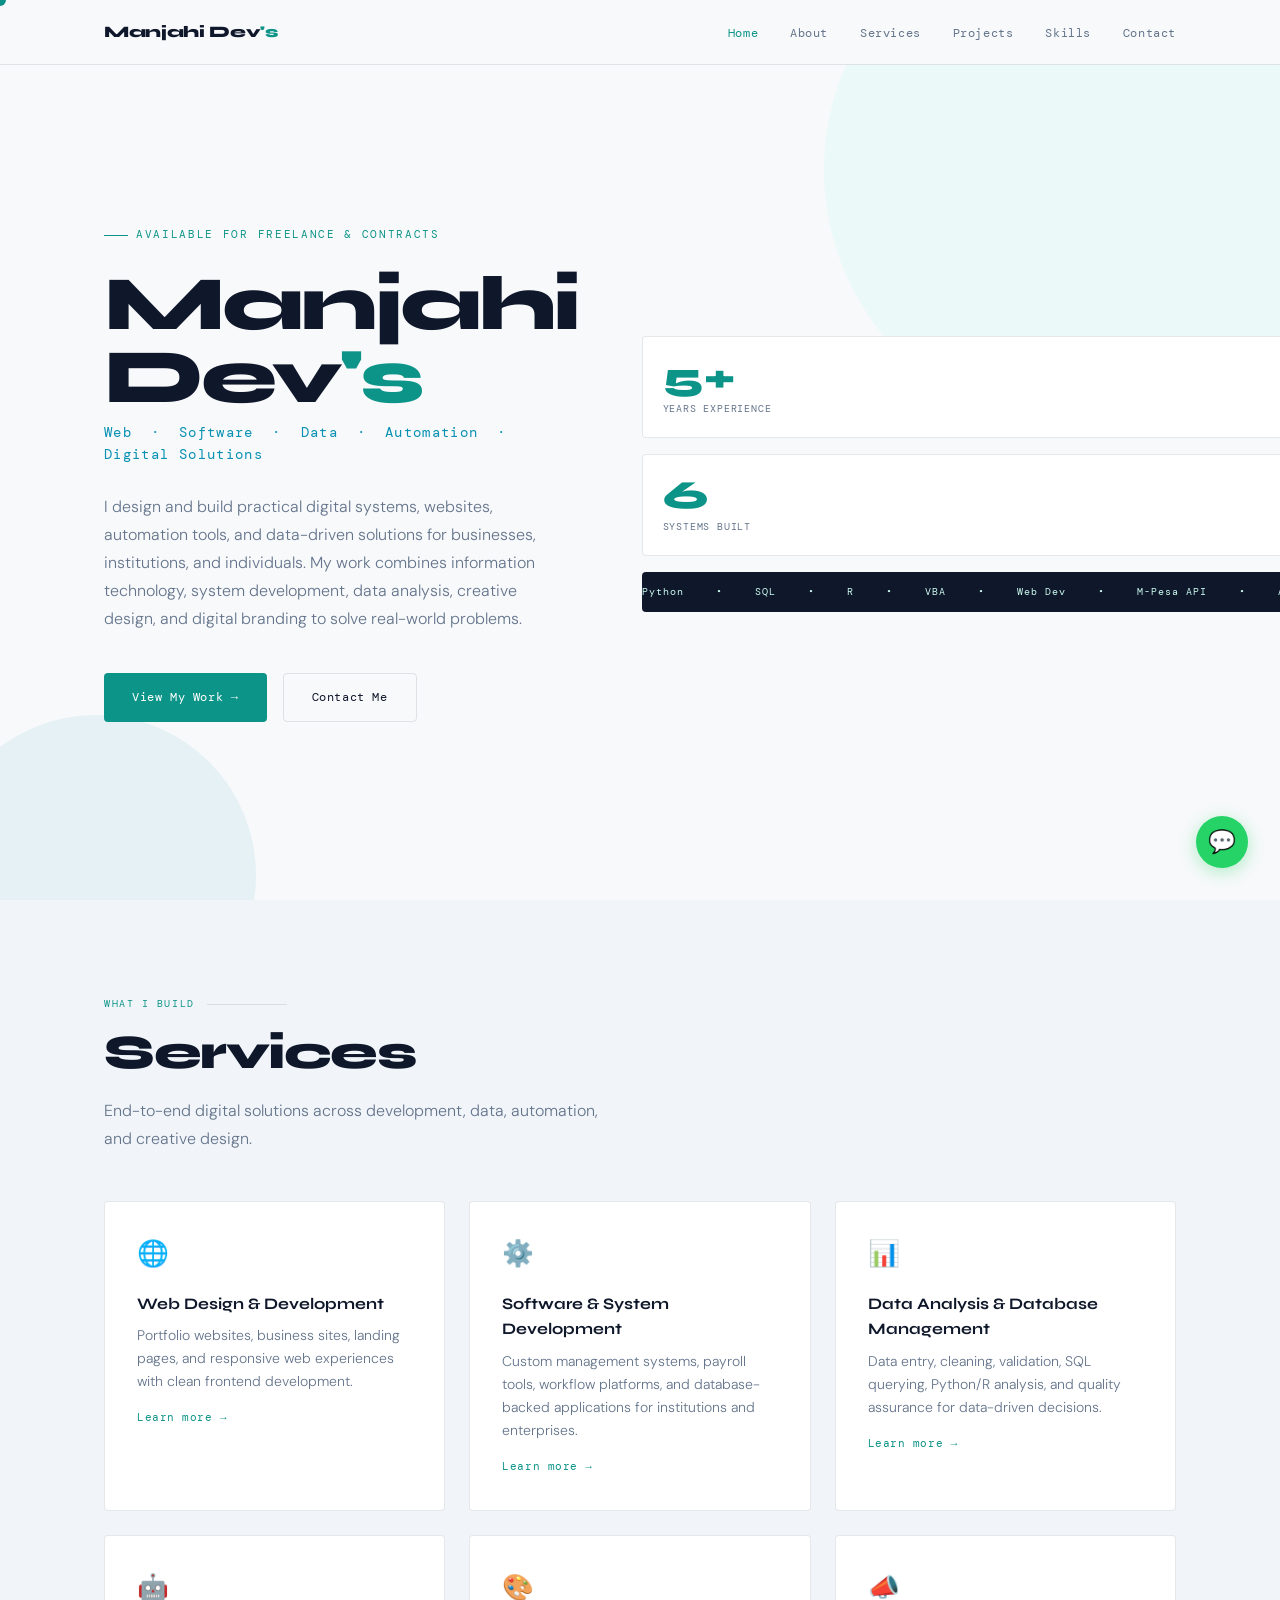
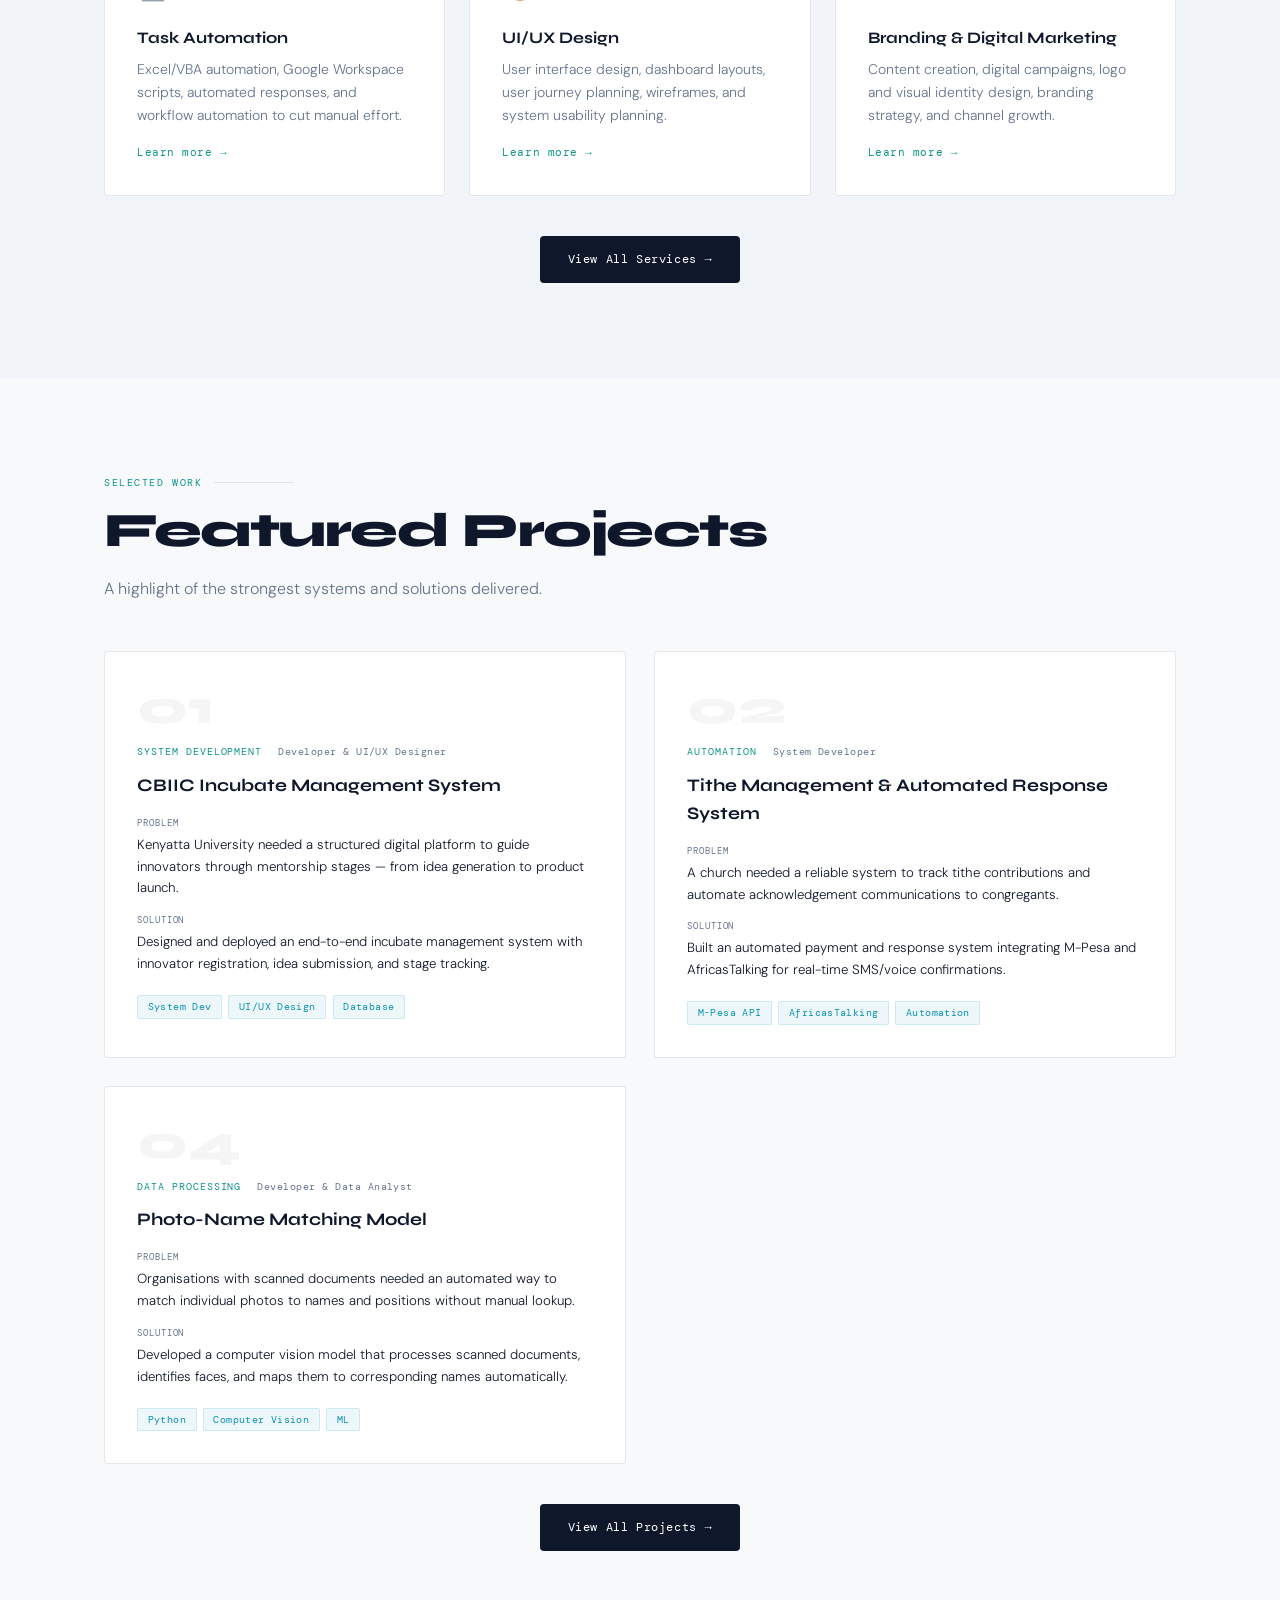
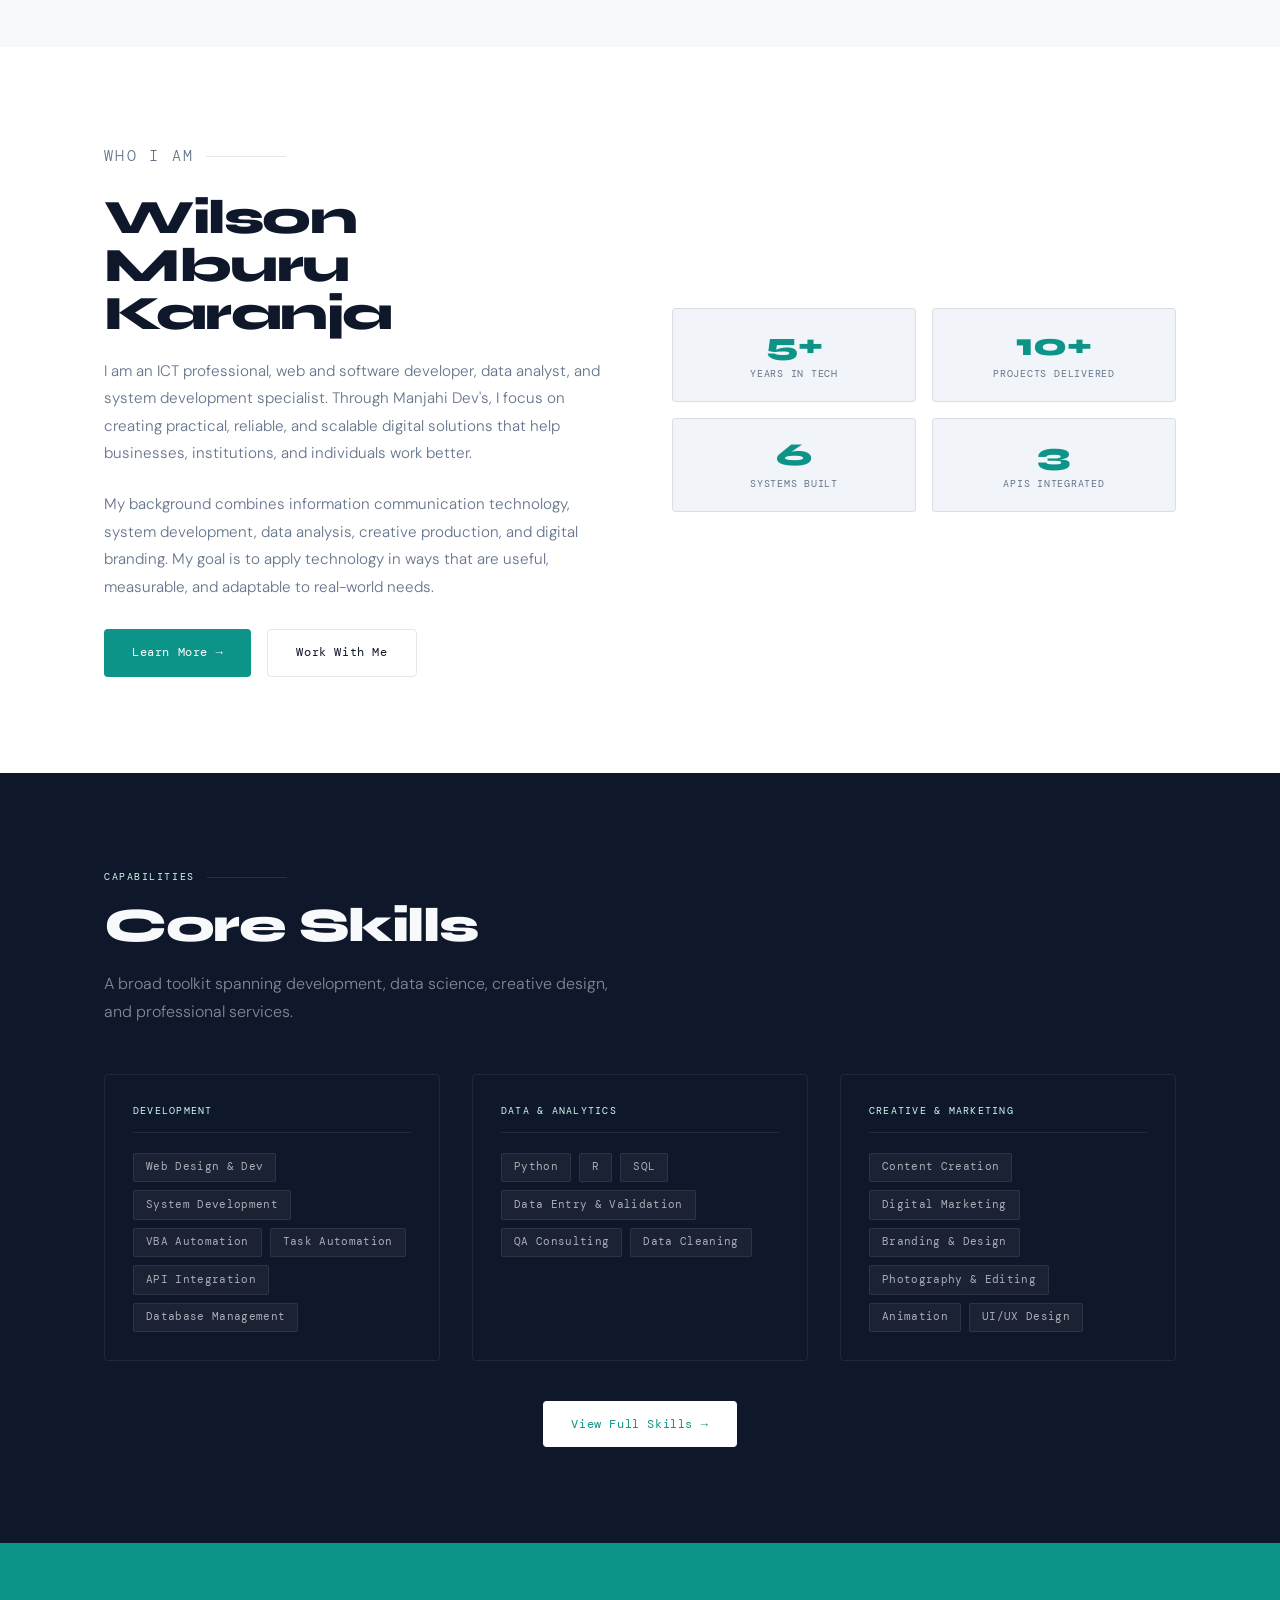
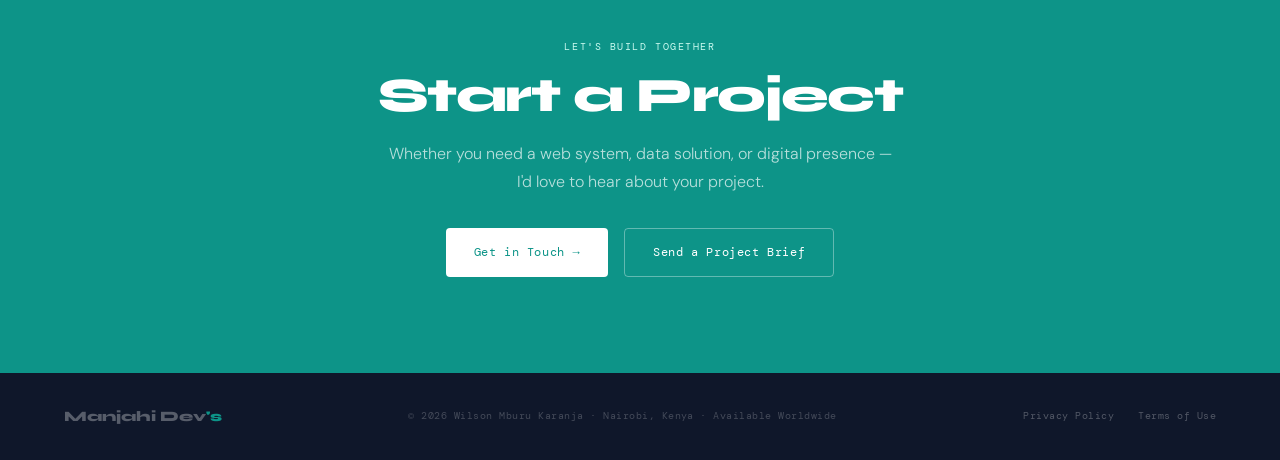
==== commit 1953dbbc: "The email, phone, and WhatsApp number now only appear in one place — contact.html — where visitors i" ====
--- a/index.html
+++ b/index.html
@@ -325,12 +325,9 @@
     <p class="section-label">Let's build together</p>
     <h2 class="section-title">Start a Project</h2>
     <p class="section-sub">Whether you need a web system, data solution, or digital presence — I'd love to hear about your project.</p>
-    <a class="contact-email-link" href="mailto:wmkaranja996@gmail.com">wmkaranja996@gmail.com</a>
-    <div class="contact-quick-links">
-      <a class="contact-quick-link" href="tel:+254711952022">+254 711 952 022</a>
-      <a class="contact-quick-link" href="mailto:wmkaranja996@gmail.com">Email Me</a>
-      <a class="contact-quick-link" href="https://wa.me/254711952022" target="_blank" rel="noopener">WhatsApp</a>
-      <a class="contact-quick-link" href="contact.html">Full Contact Form →</a>
+    <div style="display:flex;justify-content:center;gap:1rem;flex-wrap:wrap;">
+      <a href="contact.html" class="btn btn-white">Get in Touch →</a>
+      <a href="contact.html" class="btn" style="background:transparent;color:#fff;border:1px solid rgba(255,255,255,.35);">Send a Project Brief</a>
     </div>
   </div>
 </section>
